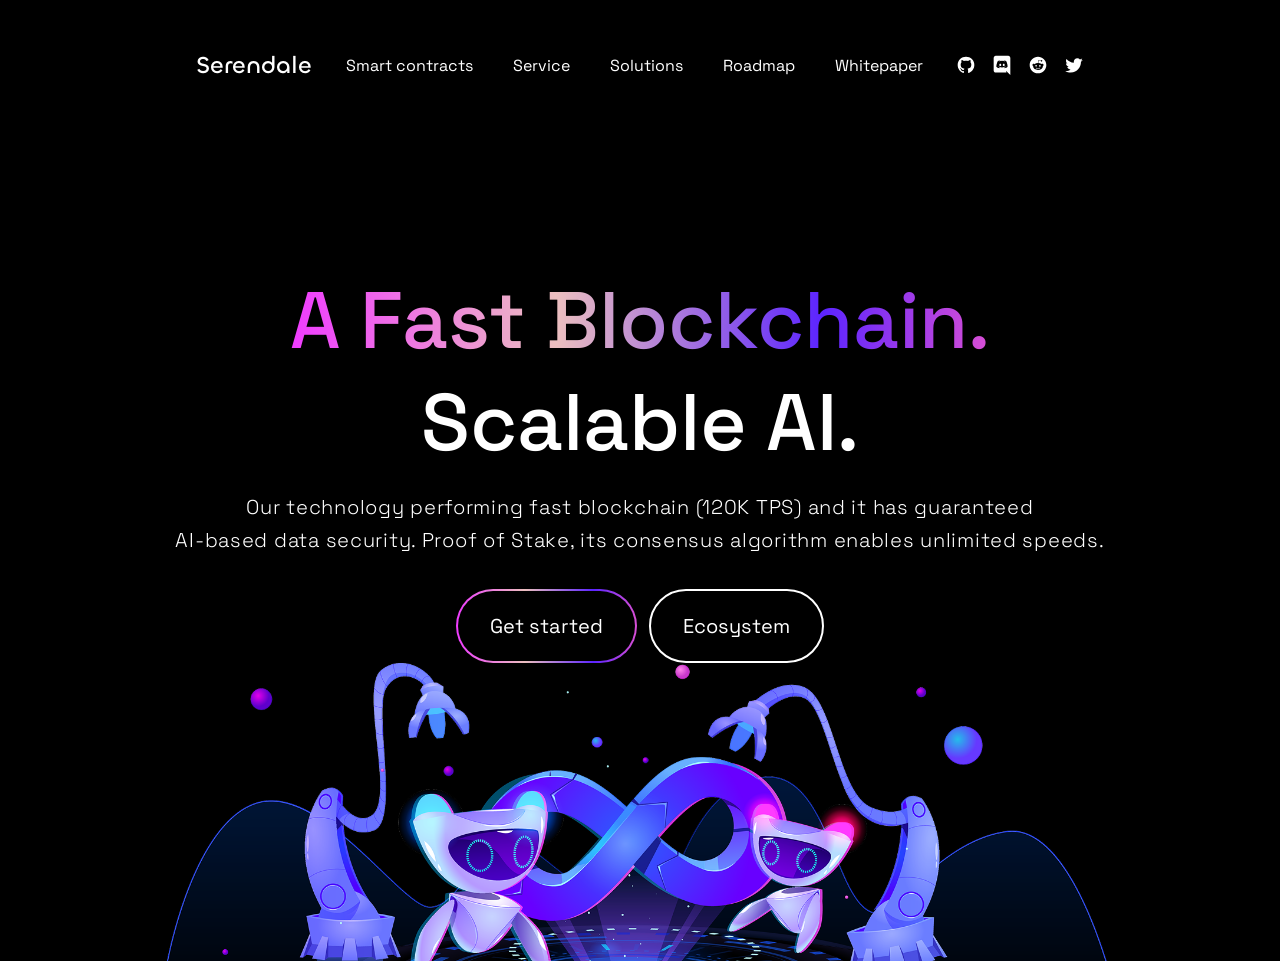
==== index.html @ 40f015b0 "case2Version" ====
<!DOCTYPE html>
<html lang="en">
<head>
    <meta charset="UTF-8">
    <meta name="viewport" content="width=device-width, initial-scale=1.0">
    <link rel="stylesheet" href="style/reset.css">
    <link rel="stylesheet" href="style/fonts.css">
    <link rel="stylesheet" href="style/style.css">
    <link rel="preconnect" href="https://fonts.googleapis.com">
    <link rel="preconnect" href="https://fonts.gstatic.com" crossorigin>
    <link href="https://fonts.googleapis.com/css2?family=Space+Grotesk:wght@300..700&display=swap" rel="stylesheet">
    <title>Serendale</title>
</head>
<body class="body">
    <main class="main">
        <nav class="nav">
            <span class="nav__logo-text">Serendale</span>
            <ul class="nav__list-links">
                <li class="nav__list-links-item"><a href="#" class="link__nav-item">Smart contracts</a></li>
                <li class="nav__list-links-item"><a href="#" class="link__nav-item">Service</a></li>
                <li class="nav__list-links-item"><a href="#" class="link__nav-item">Solutions</a></li>
                <li class="nav__list-links-item"><a href="#" class="link__nav-item">Roadmap</a></li>
                <li class="nav__list-links-item"><a href="#" class="link__nav-item">Whitepaper</a></li>
            </ul>
            <ul class="nav__list-social">
                <li class="nav__list-social-item">
                    <a href="#" class="social__link"><img src="img/mdi_github.svg" alt="Сылка на github" class="social__link-icon"></a>
                </li>
                <li class="nav__list-social-item">
                    <a href="#" class="social__link"><img src="img/mdi_discord.svg" alt="Сылка на discord" class="social__link-icon"></a>
                </li>
                <li class="nav__list-social-item">
                    <a href="#" class="social__link"><img src="img/mdi_reddit.svg" alt="Сылка на reddit" class="social__link-icon"></a>
                </li>
                <li class="nav__list-social-item">
                    <a href="#" class="social__link"><img src="img/mdi_twitter.svg" alt="Сылка на twitter" class="social__link-icon"></a>
                </li>
            </ul>
        </nav>
    <section class="section__main">
        <h1 class="section__main-h">
            <span class="word__main-h" id="text-gardient-main-h">A Fast Blockchain.</span><br>
            <span class="word__main-h">Scalable AI.</span>
        </h1>
        <p class="section__text">
            Our technology performing fast blockchain (120K TPS) and it has guaranteed <br>AI-based data security. Proof of Stake, its consensus algorithm enables unlimited speeds.
        </p>
        <div class="section__buttons">
            <button class="btn" id="gardient-border"><span>Get started</span></button>
            <button class="btn"><span>Ecosystem</span></button>
        </div>
        <img src="img/bg-image.png" alt="Изображение на фон" class="bg-img">
    </section>
    </main>
</body>
</html>
---- style/fonts.css ----
@font-face {
  font-family: 'Chillax';
  src: url('/fonts/Chillax-Regular.otf') format('opentype');
  font-weight: 200;
  font-style: normal;
  font-display: swap;
}

@font-face {
  font-family: 'Chillax';
  src: url('/fonts/Chillax-Light.otf') format('opentype');
  font-weight: 300;
  font-style: normal;
  font-display: swap;
}

@font-face {
  font-family: 'Chillax';
  src: url('/fonts/Chillax-Medium.otf') format('opentype');
  font-weight: 400;
  font-style: normal;
  font-display: swap;
}
---- style/style.css ----
/* p {
    font-family: "Space Grotesk", sans-serif;
} */

.body {
    background-color: black;
}
.nav {
    display: flex;
    justify-content: space-between;
    padding: 48px 196px 0 196px;
    flex-direction: row;
    align-items: center;
}

.nav__logo-text {
    font-family:Chillax;
    color: white;
    font-weight: 500;
    font-size: 24px;
}

.nav__list-links
{
    display:flex;
    column-gap: 40px;
    flex-direction: row;
    font-family: "Space Grotesk", sans-serif;
}

.nav__list-links-item>a{
    color: white;
}

.nav__list-social {
    display: flex;
    flex-direction: row;
    gap:16px
}

.section__main {
    padding: 0 167px 0 167px;
    display: flex;
    flex-direction: column;
    position: relative;
    z-index: 1;
}

.section__main-h{
    text-align: center;
    margin-top: 187px;
}

.word__main-h {
    color: white;
    font-size: 80px;
    font-family:"Space Grotesk", sans-serif ;
    font-weight: 500;
    letter-spacing:2%;
}

#text-gardient-main-h{
  background: linear-gradient(
    90deg,
    #EF3BFF 0%,
    #ECBFBF 38%,
    #5C24FF 76%,
    #D94FD5 100%
  );

  -webkit-background-clip: text;
  background-clip: text;

  color: transparent;
  -webkit-text-fill-color: transparent;
}

.section__text {
    color: white;
    font-family:"Space Grotesk", sans-serif ;
    font-size:20px;
    letter-spacing: 0.72px;
    text-align: center;
    line-height: 33px;
    font-weight:200;
    padding-top: 18px;
}

.section__buttons {
    display: flex;
    justify-content: center;
    gap: 12px;
    padding-top: 32px;
}
.btn {
    border: 2px solid white;
    border-radius: 100px;
}

.btn>span
{
    display: inline-block;
    padding: 22px 32px ;
    font-family: "Space Grotesk", sans-serif;
    font-size: 20px;
    color: white;
}

#gardient-border{
  display: inline-flex;
  align-items: center;
  justify-content: center;
  border: 2px solid transparent;
  border-radius: 100px;

  background:
    linear-gradient(#000, #000) padding-box,
    linear-gradient(
      90deg,
      #EF3BFF 0%,
      #ECBFBF 38%,
      #5C24FF 76%,
      #D94FD5 100%
    ) border-box;

}
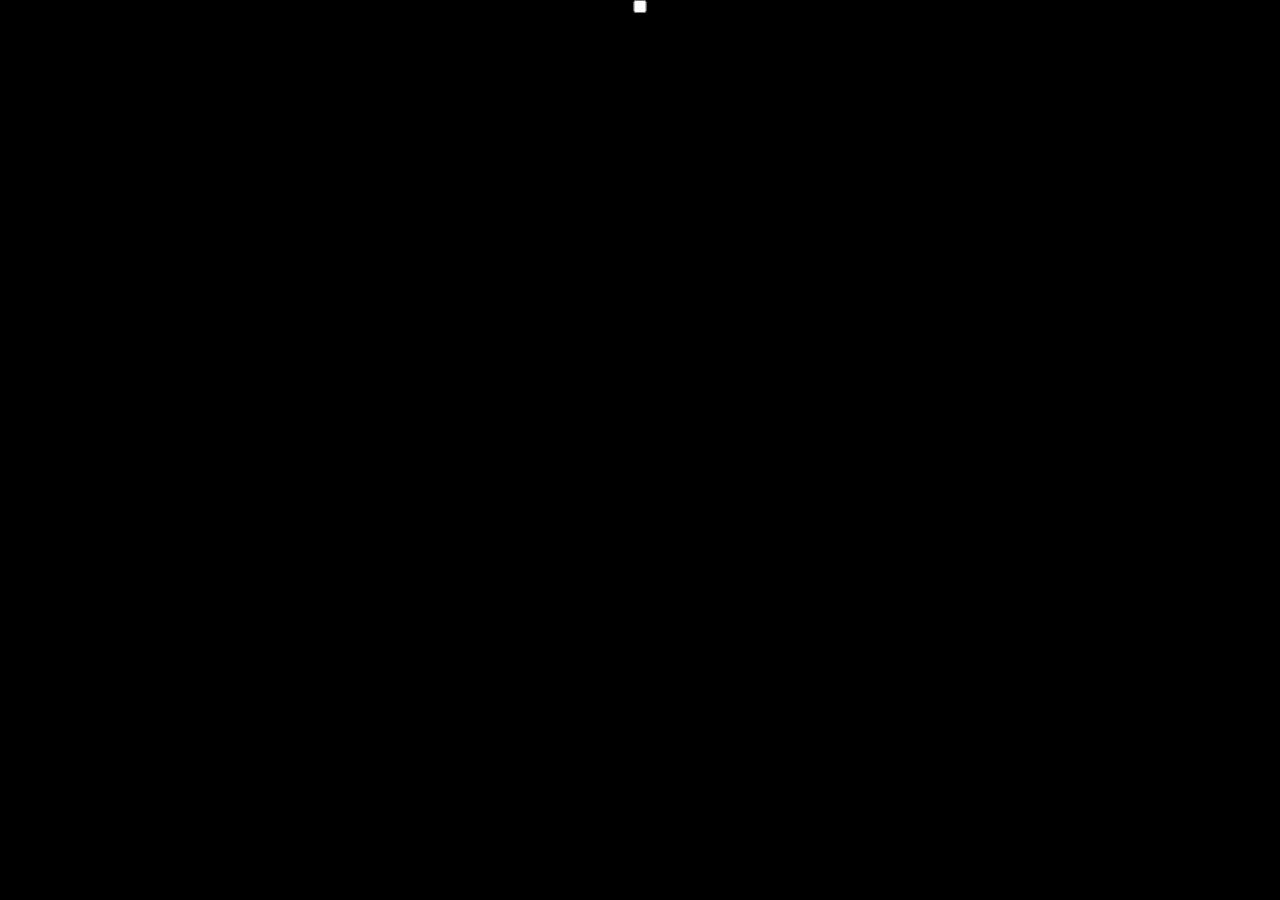
==== commit d85a7adf: "hdf" ====
--- a/index.html
+++ b/index.html
@@ -3,54 +3,34 @@
 <head>
     <meta charset="UTF-8">
     <meta name="viewport" content="width=device-width, initial-scale=1.0">
+    <title>Document</title>
     <link rel="stylesheet" href="style/reset.css">
     <link rel="stylesheet" href="style/fonts.css">
     <link rel="stylesheet" href="style/style.css">
-    <link rel="preconnect" href="https://fonts.googleapis.com">
-    <link rel="preconnect" href="https://fonts.gstatic.com" crossorigin>
-    <link href="https://fonts.googleapis.com/css2?family=Space+Grotesk:wght@300..700&display=swap" rel="stylesheet">
-    <title>Serendale</title>
+    <style>
+
+        :root {
+            --bg-color:white;
+        }
+        body {
+            background-color: black;
+            display:grid;
+        }
+
+        body:has(input[type=checkbox]:checked) {
+            background-color: var(--bg-color);
+        }
+
+        @media (width<=768px) {
+            body:has(input[type=checkbox]:checked) {
+                background-color:red;
+        }
+    }
+
+    </style>
 </head>
-<body class="body">
-    <main class="main">
-        <nav class="nav">
-            <span class="nav__logo-text">Serendale</span>
-            <ul class="nav__list-links">
-                <li class="nav__list-links-item"><a href="#" class="link__nav-item">Smart contracts</a></li>
-                <li class="nav__list-links-item"><a href="#" class="link__nav-item">Service</a></li>
-                <li class="nav__list-links-item"><a href="#" class="link__nav-item">Solutions</a></li>
-                <li class="nav__list-links-item"><a href="#" class="link__nav-item">Roadmap</a></li>
-                <li class="nav__list-links-item"><a href="#" class="link__nav-item">Whitepaper</a></li>
-            </ul>
-            <ul class="nav__list-social">
-                <li class="nav__list-social-item">
-                    <a href="#" class="social__link"><img src="img/mdi_github.svg" alt="Сылка на github" class="social__link-icon"></a>
-                </li>
-                <li class="nav__list-social-item">
-                    <a href="#" class="social__link"><img src="img/mdi_discord.svg" alt="Сылка на discord" class="social__link-icon"></a>
-                </li>
-                <li class="nav__list-social-item">
-                    <a href="#" class="social__link"><img src="img/mdi_reddit.svg" alt="Сылка на reddit" class="social__link-icon"></a>
-                </li>
-                <li class="nav__list-social-item">
-                    <a href="#" class="social__link"><img src="img/mdi_twitter.svg" alt="Сылка на twitter" class="social__link-icon"></a>
-                </li>
-            </ul>
-        </nav>
-    <section class="section__main">
-        <h1 class="section__main-h">
-            <span class="word__main-h" id="text-gardient-main-h">A Fast Blockchain.</span><br>
-            <span class="word__main-h">Scalable AI.</span>
-        </h1>
-        <p class="section__text">
-            Our technology performing fast blockchain (120K TPS) and it has guaranteed <br>AI-based data security. Proof of Stake, its consensus algorithm enables unlimited speeds.
-        </p>
-        <div class="section__buttons">
-            <button class="btn" id="gardient-border"><span>Get started</span></button>
-            <button class="btn"><span>Ecosystem</span></button>
-        </div>
-        <img src="img/bg-image.png" alt="Изображение на фон" class="bg-img">
-    </section>
-    </main>
+
+<body>
+    <input type="checkbox" name="" id="">
 </body>
 </html>
--- a/style/fonts.css
+++ b/style/fonts.css
@@ -1,23 +1,28 @@
 @font-face {
-  font-family: 'Chillax';
-  src: url('/fonts/Chillax-Regular.otf') format('opentype');
-  font-weight: 200;
+  font-family: RadioCanadaBig;
+  src: url(fonts\RadioCanadaBig-Italic-VariableFont_wght.ttf);
+  font-style: italic;
+  font-weight: 400;
+  format :("truetype");
+}
+@font-face {
+  font-family: RadioCanadaBig;
+  src: url(fonts\RadioCanadaBig-VariableFont_wght.ttf);
   font-style: normal;
-  font-display: swap;
+  font-weight: 400;
+  format :("truetype");
 }
-
 @font-face {
-  font-family: 'Chillax';
-  src: url('/fonts/Chillax-Light.otf') format('opentype');
-  font-weight: 300;
+  font-family: SourseSerif4;
+  src: url(fonts\SourseSerif4-Italic-VariableFont_wght.ttf);
+  font-style: italic;
+  font-weight: 400;
+  format :("truetype");
+}
+@font-face {
+  font-family: SourseSerif4;
+  src: url(fonts\SourseSerif4-VariableFont_wght.ttf);
   font-style: normal;
-  font-display: swap;
+  font-weight: 400;
+  format :("truetype");
 }
-
-@font-face {
-  font-family: 'Chillax';
-  src: url('/fonts/Chillax-Medium.otf') format('opentype');
-  font-weight: 400;
-  font-style: normal;
-  font-display: swap;
-}
--- a/style/style.css
+++ b/style/style.css
@@ -1,126 +1,43 @@
-/* p {
-    font-family: "Space Grotesk", sans-serif;
-} */
-
-.body {
-    background-color: black;
-}
 .nav {
-    display: flex;
+    max-width: 375px;
+    display: grid;
+    margin: 20px;
     justify-content: space-between;
-    padding: 48px 196px 0 196px;
-    flex-direction: row;
-    align-items: center;
+    padding-top:1px ;
 }
 
-.nav__logo-text {
-    font-family:Chillax;
-    color: white;
-    font-weight: 500;
-    font-size: 24px;
+.dropdown>.btn:active {
+    border: none;
+    outline: none;
 }
 
-.nav__list-links
-{
-    display:flex;
-    column-gap: 40px;
-    flex-direction: row;
-    font-family: "Space Grotesk", sans-serif;
+.header{
+    padding-top: 60px;
+}
+.header__heading {
+    text-align: center;
+}
+.header__heading span:nth-child(1){
+    font-family: 'Source Serif Pro' , sans-serif;
+    font-style: normal;
+    font-weight: 400;
+    font-size: 36px;
+    line-height: 100%;
+    text-align: center;
+    letter-spacing: -4%;
+    color: #000000;
 }
 
-.nav__list-links-item>a{
-    color: white;
+.header__heading span:nth-child(2) {
+    font-family: 'Radio Canada Big', sans-serif;
+    font-style: normal;
+    font-weight: 400;
+    font-size:36px;
+    line-height: 100%;
+    text-align: center;
+    letter-spacing: -2%;
+    hanging-punctuation: first last;
+    color: #000000;
 }
 
-.nav__list-social {
-    display: flex;
-    flex-direction: row;
-    gap:16px
-}
 
-.section__main {
-    padding: 0 167px 0 167px;
-    display: flex;
-    flex-direction: column;
-    position: relative;
-    z-index: 1;
-}
-
-.section__main-h{
-    text-align: center;
-    margin-top: 187px;
-}
-
-.word__main-h {
-    color: white;
-    font-size: 80px;
-    font-family:"Space Grotesk", sans-serif ;
-    font-weight: 500;
-    letter-spacing:2%;
-}
-
-#text-gardient-main-h{
-  background: linear-gradient(
-    90deg,
-    #EF3BFF 0%,
-    #ECBFBF 38%,
-    #5C24FF 76%,
-    #D94FD5 100%
-  );
-
-  -webkit-background-clip: text;
-  background-clip: text;
-
-  color: transparent;
-  -webkit-text-fill-color: transparent;
-}
-
-.section__text {
-    color: white;
-    font-family:"Space Grotesk", sans-serif ;
-    font-size:20px;
-    letter-spacing: 0.72px;
-    text-align: center;
-    line-height: 33px;
-    font-weight:200;
-    padding-top: 18px;
-}
-
-.section__buttons {
-    display: flex;
-    justify-content: center;
-    gap: 12px;
-    padding-top: 32px;
-}
-.btn {
-    border: 2px solid white;
-    border-radius: 100px;
-}
-
-.btn>span
-{
-    display: inline-block;
-    padding: 22px 32px ;
-    font-family: "Space Grotesk", sans-serif;
-    font-size: 20px;
-    color: white;
-}
-
-#gardient-border{
-  display: inline-flex;
-  align-items: center;
-  justify-content: center;
-  border: 2px solid transparent;
-  border-radius: 100px;
-
-  background:
-    linear-gradient(#000, #000) padding-box,
-    linear-gradient(
-      90deg,
-      #EF3BFF 0%,
-      #ECBFBF 38%,
-      #5C24FF 76%,
-      #D94FD5 100%
-    ) border-box;
-
-}
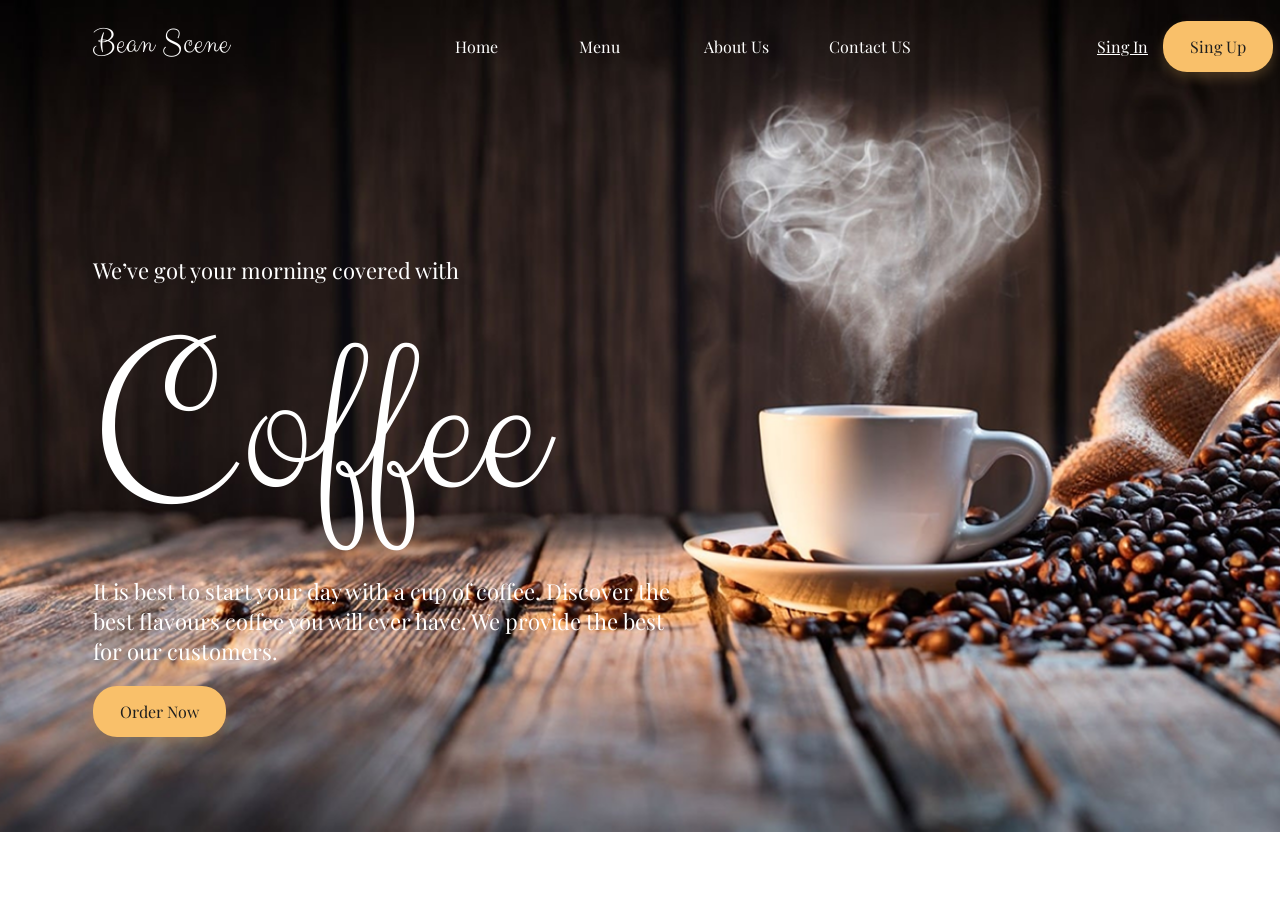
==== commit 2537d7aa: "create header" ====
--- a/index.html
+++ b/index.html
@@ -1,36 +1,38 @@
 <!DOCTYPE html>
 <html lang="en">
 <head>
-    <meta charset="UTF-8">
-    <meta name="viewport" content="width=device-width, initial-scale=1.0">
-    <title>Document</title>
-    <link rel="stylesheet" href="style/reset.css">
-    <link rel="stylesheet" href="style/fonts.css">
-    <link rel="stylesheet" href="style/style.css">
-    <style>
-
-        :root {
-            --bg-color:white;
-        }
-        body {
-            background-color: black;
-            display:grid;
-        }
-
-        body:has(input[type=checkbox]:checked) {
-            background-color: var(--bg-color);
-        }
-
-        @media (width<=768px) {
-            body:has(input[type=checkbox]:checked) {
-                background-color:red;
-        }
-    }
-
-    </style>
+  <meta charset="UTF-8">
+  <meta name="viewport" content="width=device-width, initial-scale=1.0">
+  <title>Document</title>
+  <link rel="stylesheet" href="../style/fonts.css">
+  <link rel="stylesheet" href="../style/reset.css">
+  <link rel="stylesheet" href="../style/root.css">
+  <link rel="stylesheet" href="../style/style.css">
 </head>
-
 <body>
-    <input type="checkbox" name="" id="">
+  <header class="header">
+    <nav class="nav">
+      <sapn class="logo__text">Bean Scene</sapn>
+      <ul class="nav__list">
+        <li class="nav__list-item">Home</li>
+        <li class="nav__list-item">Menu</li>
+        <li class="nav__list-item">About Us</li>
+        <li class="nav__list-item">Contact US</li>
+      </ul>
+      <ul class="nav__list-sign">
+        <li class="nav__list-sign-item">Sing In</li>
+        <button class="btn">Sing Up</button>
+      </ul>
+    </nav>
+    <div class="header__info">
+      <p class="header__info-text">We’ve got your morning covered with</p>
+      <h1 class="header__heading-main">Coffee</h1>
+      <p class="header__info-text" id="normal">It is best to start your day with a cup of coffee. Discover the<br> best flavours coffee you will ever have. We provide the best <br>for our customers.</p>
+      <button class="btn">Order Now</button>
+    </div>
+  </header>
+  <main class="main">
+    
+  </main>
 </body>
 </html>
--- a/style/fonts.css
+++ b/style/fonts.css
@@ -1,28 +1,24 @@
 @font-face {
-  font-family: RadioCanadaBig;
-  src: url(fonts\RadioCanadaBig-Italic-VariableFont_wght.ttf);
+  font-family: 'Clicker Script';
+  src: url('/fonts/ClickerScript-Regular.woff') format('woff');
+  font-weight: 100 900;
+  font-display: swap;
+  font-style: normal;
+}
+
+
+@font-face {
+  font-family: 'Playfair Display';
+  src: url('../fonts/PlayfairDisplay-Italic-VariableFont_wght.woff') format('woff');
+  font-weight: 100 900;
+  font-display: swap;
   font-style: italic;
-  font-weight: 400;
-  format :("truetype");
 }
+
 @font-face {
-  font-family: RadioCanadaBig;
-  src: url(fonts\RadioCanadaBig-VariableFont_wght.ttf);
+  font-family: 'Playfair Display';
+  src: url('../fonts/PlayfairDisplay-VariableFont_wght.woff') format('woff');
+  font-weight: 100 900;
+  font-display: swap;
   font-style: normal;
-  font-weight: 400;
-  format :("truetype");
-}
-@font-face {
-  font-family: SourseSerif4;
-  src: url(fonts\SourseSerif4-Italic-VariableFont_wght.ttf);
-  font-style: italic;
-  font-weight: 400;
-  format :("truetype");
-}
-@font-face {
-  font-family: SourseSerif4;
-  src: url(fonts\SourseSerif4-VariableFont_wght.ttf);
-  font-style: normal;
-  font-weight: 400;
-  format :("truetype");
-}
+}
--- a/style/root.css
+++ b/style/root.css
@@ -0,0 +1,11 @@
+:root {
+    --font-playfair:"Playfair Display" , sans-serif;
+    --font-clicker:"Clicker Script" , sans-serif;
+    --bg-btn: #F9C06A;
+    --shadow-btn:0 6px 12px 0 rgba(249, 192, 106, 0.22);
+    --color-coffee: #603809;
+    --color-grey:#707070;
+    --color-white:white;
+    --color-dark-grey:#1E1E1E;
+    --broder-radius:24px;
+}
--- a/style/style.css
+++ b/style/style.css
@@ -1,43 +1,104 @@
-.nav {
-    max-width: 375px;
-    display: grid;
-    margin: 20px;
-    justify-content: space-between;
-    padding-top:1px ;
+
+.header {
+  background-size: cover;
+  background-position: center;
+  background-repeat: no-repeat;
+  background-image: url(../img/header-img.png);
+  width: 100%;
 }
 
-.dropdown>.btn:active {
-    border: none;
-    outline: none;
+header>* {
+  color: var(--color-white);
 }
 
-.header{
-    padding-top: 60px;
-}
-.header__heading {
-    text-align: center;
-}
-.header__heading span:nth-child(1){
-    font-family: 'Source Serif Pro' , sans-serif;
-    font-style: normal;
-    font-weight: 400;
-    font-size: 36px;
-    line-height: 100%;
-    text-align: center;
-    letter-spacing: -4%;
-    color: #000000;
+.logo__text {
+  font-family:var(--font-clicker);
+  font-size: 35px;
+  font-style: normal;
+  font-weight: 400;
+  line-height: normal;
+  margin:21px 0px 0px 93px;
+  display: inline-block;
 }
 
-.header__heading span:nth-child(2) {
-    font-family: 'Radio Canada Big', sans-serif;
-    font-style: normal;
-    font-weight: 400;
-    font-size:36px;
-    line-height: 100%;
-    text-align: center;
-    letter-spacing: -2%;
-    hanging-punctuation: first last;
-    color: #000000;
+.nav{
+  display: grid;
+  grid-template-columns: repeat(3 , 1fr);
+  align-items: baseline;
+  white-space: nowrap;
 }
 
+.nav__list {
+  display:grid;
+  grid-template-columns: repeat(4, 1fr);
+  grid-template-rows: 1fr;
+  gap: 60px;
+  white-space: nowrap;
+  font-family:var(--font-playfair) ;
+}
 
+.nav__list-sign {
+  display: grid;
+  grid-template-columns: min-content min-content;
+  grid-template-rows: 1fr;
+  justify-content: end;
+  align-items: center;
+  column-gap:15px ;
+  white-space: nowrap;
+  margin:21px 93px 0px 0px;
+  font-family:var(--font-playfair);
+}
+
+.nav__list-sign-item {
+  text-decoration: underline;
+}
+
+.btn {
+  background-color: var(--bg-btn);
+  border-radius: var(--broder-radius);
+  box-shadow: var(--shadow-btn);
+  color: var(--color-dark-grey);
+  padding: 15px 27px;
+  font-family: "Playfair Display";
+  font-size: 16px;
+  font-style: normal;
+  font-weight: 700;
+  line-height: normal;
+}
+
+.header__info {
+  margin: 183px 0 95px 93px;
+  display: grid;
+  justify-items: start;
+  grid-auto-columns: max-content;
+  grid-auto-rows: max-content;
+}
+
+.header__info-text {
+  color: #FFF;
+  font-family:var(--font-playfair);
+  font-size: 22px;
+  font-style: normal;
+  font-weight: 500;
+  line-height: normal;
+}
+
+.header__heading-main {
+  font-family:var(--font-clicker);
+  font-size: 220px;
+  font-style: normal;
+  font-weight: 400;
+  line-height: normal;
+}
+
+.header__info-text>#normal {
+  font-family:var(--font-playfair);
+  font-size: 20px;
+  font-style: normal;
+  font-weight: 400;
+  line-height: 34px;
+}
+
+.header__info>.btn {
+  margin-top: 20px;
+}
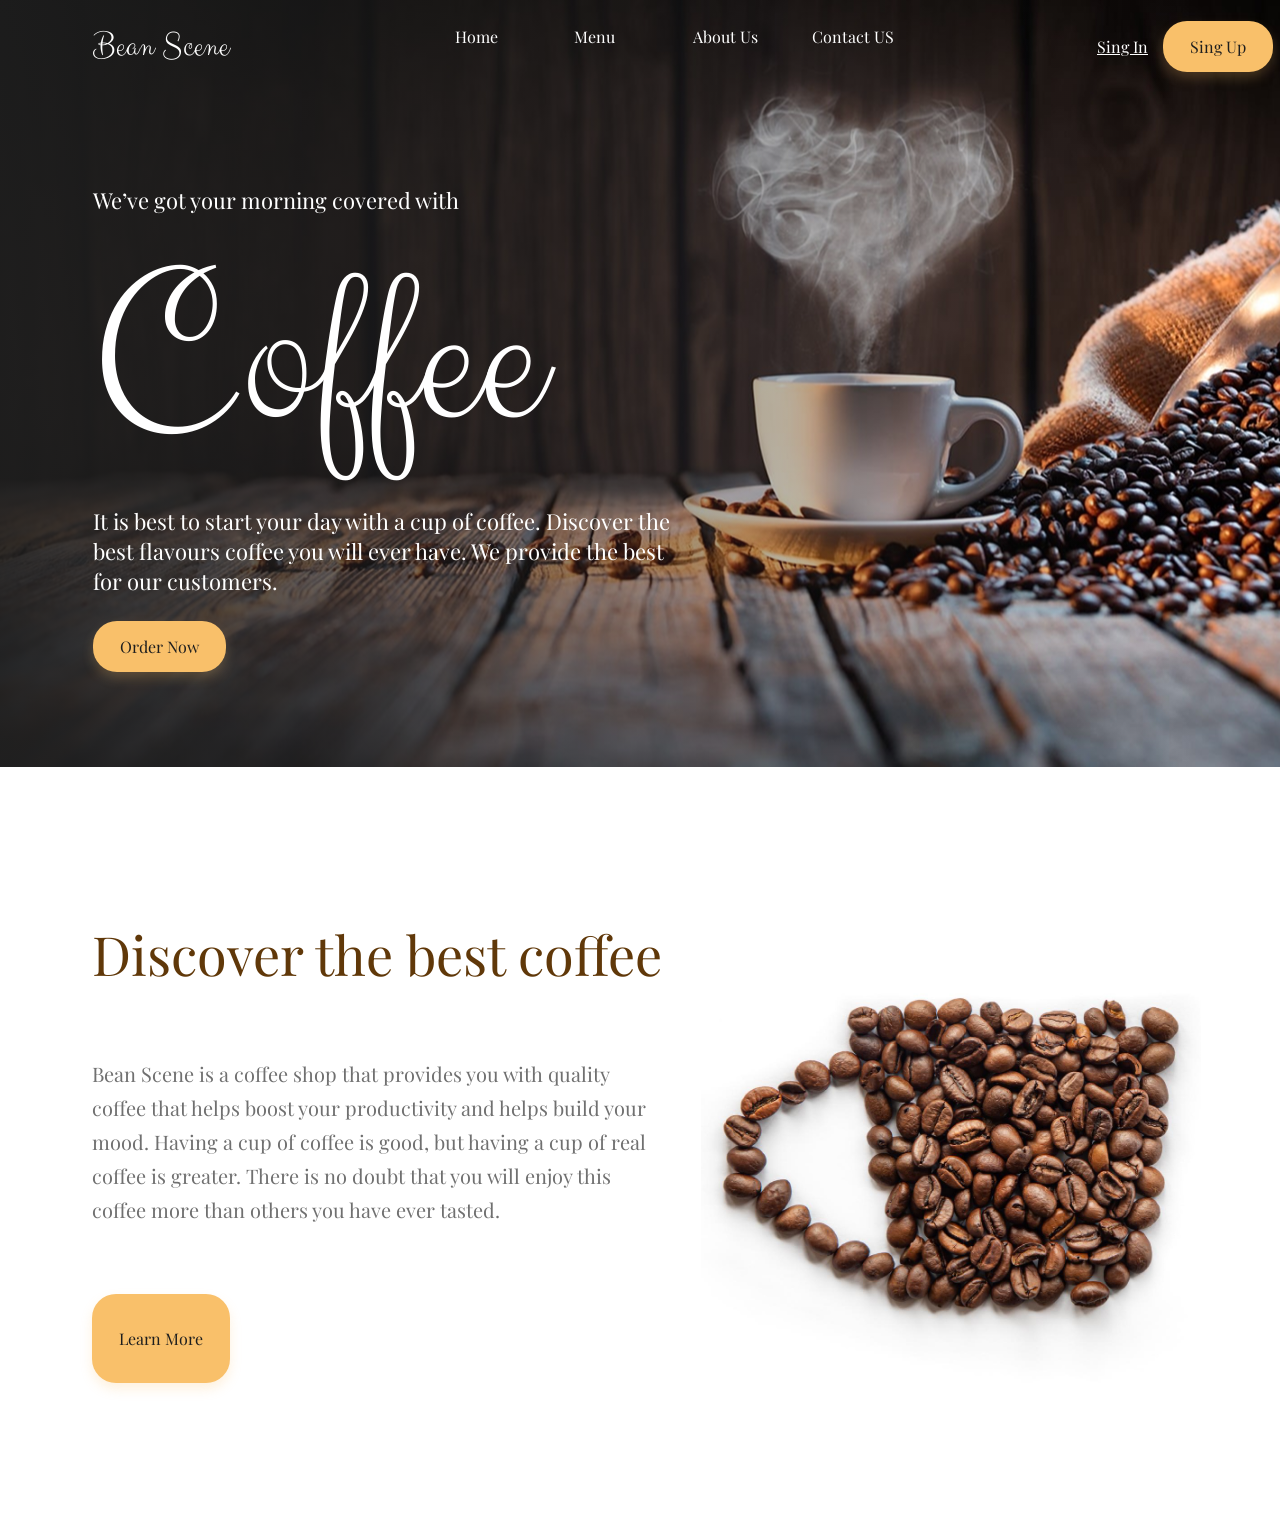
==== commit 191578ac: "help в папке img лежит макет , не могу выровнить центральный список" ====
--- a/index.html
+++ b/index.html
@@ -32,7 +32,13 @@
     </div>
   </header>
   <main class="main">
-    
+    <section class="section discoder">
+      <div class="discover__info">
+        <h2 class="discover__info-heading">Discover the best coffee</h2>
+        <p class="discover__info-text">Bean Scene is a coffee shop that provides you with quality coffee that helps boost your productivity and helps build your mood. Having a cup of coffee is good, but having a cup of real coffee is greater. There is no doubt that you will enjoy this coffee more than others you have ever tasted.</p>
+        <button class="btn">Learn More</button>
+        <img src="../img/discover-img.png" alt="" class="discover__info-img"></div>
+    </section>
   </main>
 </body>
 </html>
--- a/style/style.css
+++ b/style/style.css
@@ -5,10 +5,21 @@
   background-repeat: no-repeat;
   background-image: url(../img/header-img.png);
   width: 100%;
+  position: relative;
+  z-index: 1;
+  max-height: 768px;
 }
 
 header>* {
   color: var(--color-white);
+}
+
+.header::before {
+  content: '';
+  inset: 0;
+  background: linear-gradient(90deg, var(--color-dark-grey) -6.88%, rgba(0, 0, 0, 0.00) 87.45%);
+  position: absolute;
+  z-index: -1;
 }
 
 .logo__text {
@@ -24,7 +35,7 @@
 .nav{
   display: grid;
   grid-template-columns: repeat(3 , 1fr);
-  align-items: baseline;
+  align-items: center;
   white-space: nowrap;
 }
 
@@ -32,9 +43,13 @@
   display:grid;
   grid-template-columns: repeat(4, 1fr);
   grid-template-rows: 1fr;
-  gap: 60px;
+  column-gap: 0;
+  gap: 20px;
+  justify-items:start;
   white-space: nowrap;
   font-family:var(--font-playfair) ;
+  align-items: center;
+  margin-top: 0;
 }
 
 .nav__list-sign {
@@ -64,10 +79,11 @@
   font-style: normal;
   font-weight: 700;
   line-height: normal;
+  cursor: pointer;
 }
 
 .header__info {
-  margin: 183px 0 95px 93px;
+  margin: 113px 0 95px 93px;
   display: grid;
   justify-items: start;
   grid-auto-columns: max-content;
@@ -100,5 +116,54 @@
 }
 
 .header__info>.btn {
-  margin-top: 20px;
+  margin-top: 25px;
+}
+
+.section {
+  padding: 83px 92px;
+}
+
+.discover__info {
+  margin:68px 0px;
+  display: grid;
+  grid-auto-rows: repeat(3, 1fr);
+  grid-template-columns: repeat(2,1fr);
+  justify-items: start;
+  row-gap: 29px;
+  column-gap: 36px;
+}
+
+.discover__info-heading {
+  font-family:var(--font-playfair);
+  color:var(--color-coffee);
+  font-size: 54px;
+  font-style: normal;
+  font-weight: 700;
+  line-height: normal;
+  grid-column: 1/2;
+  grid-row: 1/2;
+}
+
+.discover__info-text{
+  font-family:var(--font-playfair);
+  color:var(--color-grey);
+  font-size: 20px;
+  font-style: normal;
+  font-weight: 400;
+  line-height: 34px;
+  grid-column: 1/2;
+  grid-row: 2/3;
+  white-space: wrap;
+}
+
+.discover__info>.btn {
+  grid-column: 1/2;
+  grid-row: 3/4;
+}
+
+.discover__info-img {
+  grid-column: 2/3;
+  grid-row:1/4;
+  max-width: 500px;
+  max-height: 484px;
 }
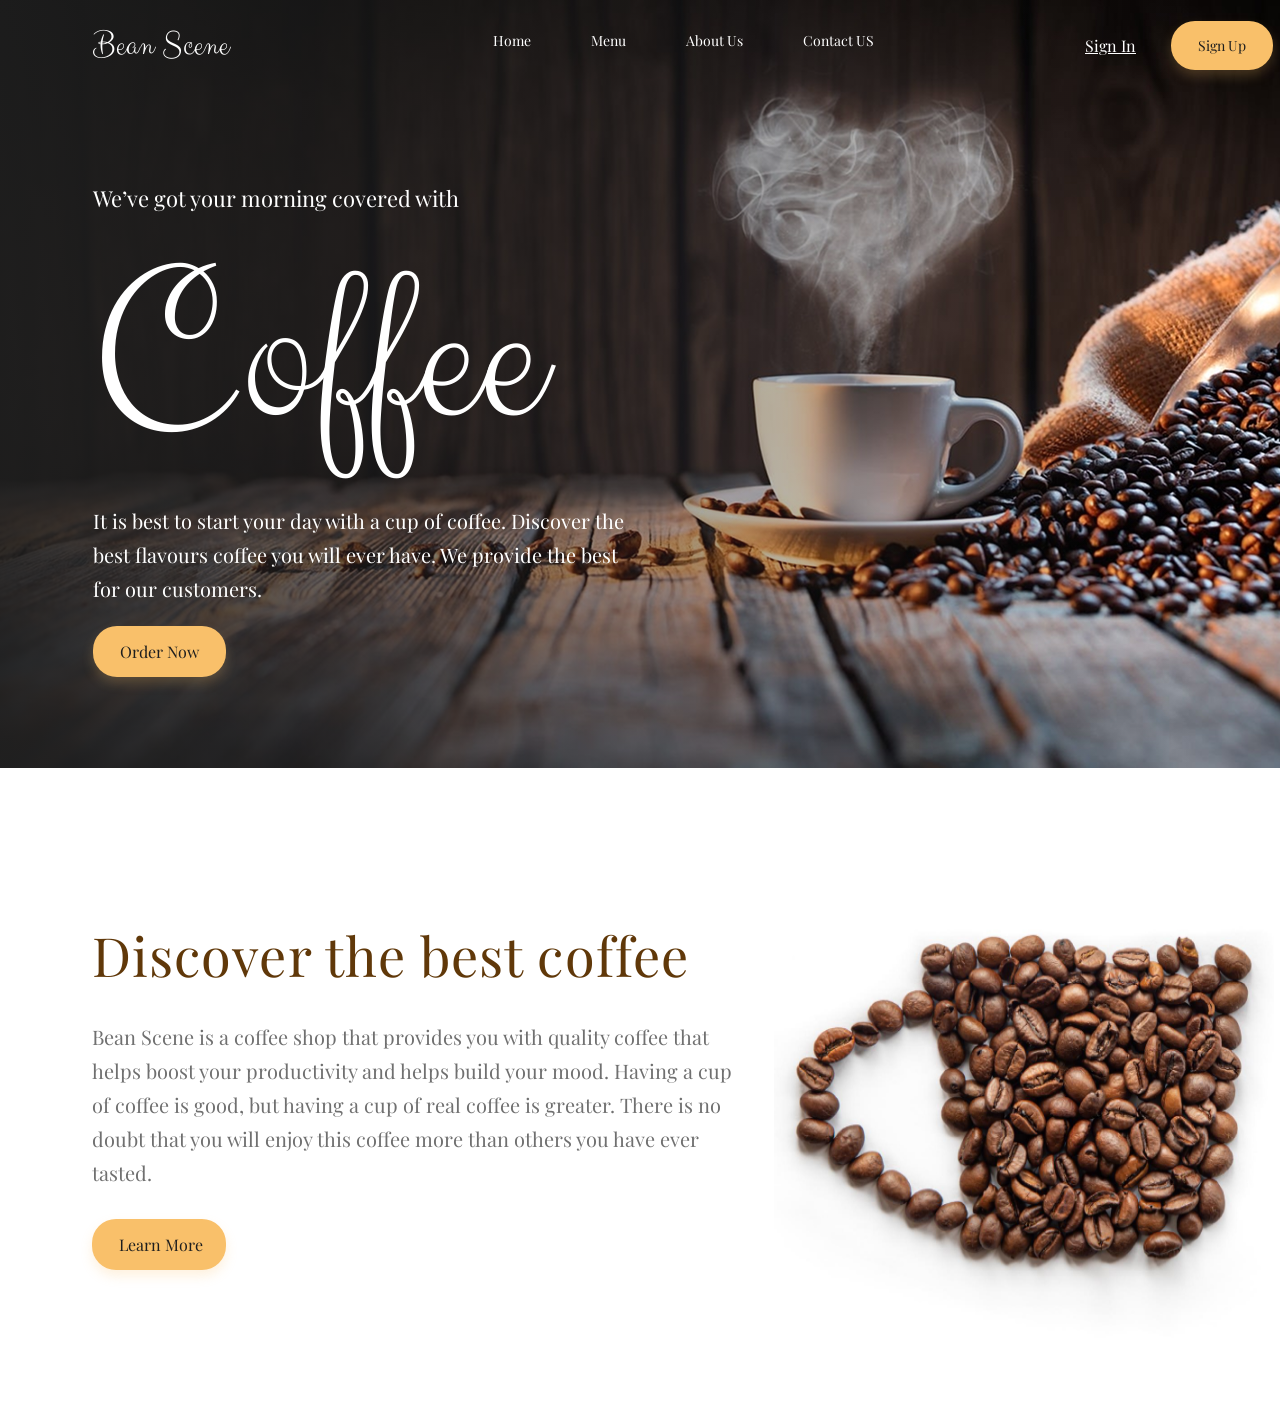
==== commit 389211fb: "add readme.md" ====
--- a/index.html
+++ b/index.html
@@ -4,15 +4,21 @@
   <meta charset="UTF-8">
   <meta name="viewport" content="width=device-width, initial-scale=1.0">
   <title>Document</title>
-  <link rel="stylesheet" href="../style/fonts.css">
-  <link rel="stylesheet" href="../style/reset.css">
-  <link rel="stylesheet" href="../style/root.css">
-  <link rel="stylesheet" href="../style/style.css">
+  <link rel="preconnect" href="https://fonts.googleapis.com">
+  <link rel="preconnect" href="https://fonts.gstatic.com" crossorigin>
+  <link
+  rel="stylesheet"
+  href="https://fonts.googleapis.com/css2?family=Playfair+Display:ital,wght@0,400;0,700;0,900;1,400;1,700&display=swap"
+  >
+  <link rel="stylesheet" href="/style/fonts.css">
+  <link rel="stylesheet" href="/style/reset.css">
+  <link rel="stylesheet" href="/style/root.css">
+  <link rel="stylesheet" href="/style/style.css">
 </head>
 <body>
   <header class="header">
     <nav class="nav">
-      <sapn class="logo__text">Bean Scene</sapn>
+      <span class="logo__text">Bean Scene</span>
       <ul class="nav__list">
         <li class="nav__list-item">Home</li>
         <li class="nav__list-item">Menu</li>
@@ -20,24 +26,25 @@
         <li class="nav__list-item">Contact US</li>
       </ul>
       <ul class="nav__list-sign">
-        <li class="nav__list-sign-item">Sing In</li>
-        <button class="btn">Sing Up</button>
+        <li class="nav__list-sign-item">Sign In</li>
+        <li class="nav__list-sign-item"><button class="btn">Sign Up</button></li>
       </ul>
     </nav>
     <div class="header__info">
       <p class="header__info-text">We’ve got your morning covered with</p>
       <h1 class="header__heading-main">Coffee</h1>
-      <p class="header__info-text" id="normal">It is best to start your day with a cup of coffee. Discover the<br> best flavours coffee you will ever have. We provide the best <br>for our customers.</p>
+      <p class="header__info-text-normal">It is best to start your day with a cup of coffee. Discover the<br> best flavours coffee you will ever have. We provide the best <br>for our customers.</p>
       <button class="btn">Order Now</button>
     </div>
   </header>
   <main class="main">
-    <section class="section discoder">
+    <section class="section discover">
       <div class="discover__info">
         <h2 class="discover__info-heading">Discover the best coffee</h2>
         <p class="discover__info-text">Bean Scene is a coffee shop that provides you with quality coffee that helps boost your productivity and helps build your mood. Having a cup of coffee is good, but having a cup of real coffee is greater. There is no doubt that you will enjoy this coffee more than others you have ever tasted.</p>
         <button class="btn">Learn More</button>
-        <img src="../img/discover-img.png" alt="" class="discover__info-img"></div>
+      </div>
+      <img src="../img/discover-img.png" alt="" class="discorver__info-img">
     </section>
   </main>
 </body>
--- a/style/fonts.css
+++ b/style/fonts.css
@@ -21,4 +21,12 @@
   font-weight: 100 900;
   font-display: swap;
   font-style: normal;
+}
+
+@font-face {
+  font-family: 'Playfair Display';
+  src: url('../fonts/PlayfairDisplay-VariableFont_wght.woff') format('woff');
+  font-weight:700;
+  font-display: swap;
+  font-style: normal;
 }
--- a/style/style.css
+++ b/style/style.css
@@ -34,7 +34,7 @@
 
 .nav{
   display: grid;
-  grid-template-columns: repeat(3 , 1fr);
+  grid-template-columns: 1fr 380px 1fr;
   align-items: center;
   white-space: nowrap;
 }
@@ -42,14 +42,18 @@
 .nav__list {
   display:grid;
   grid-template-columns: repeat(4, 1fr);
-  grid-template-rows: 1fr;
-  column-gap: 0;
-  gap: 20px;
-  justify-items:start;
+  grid-template-rows: min-content;
+  justify-items:center;
+  gap:60px ;
   white-space: nowrap;
-  font-family:var(--font-playfair) ;
-  align-items: center;
-  margin-top: 0;
+  font-family:var(--font-playfair);
+  font-size: 14px;
+  font-style: normal;
+  font-weight: 500;
+  line-height: normal; ;
+  align-items: stretch;
+  margin-top: 10px;
+  margin-right: 60px;
 }
 
 .nav__list-sign {
@@ -58,7 +62,7 @@
   grid-template-rows: 1fr;
   justify-content: end;
   align-items: center;
-  column-gap:15px ;
+  column-gap:35px ;
   white-space: nowrap;
   margin:21px 93px 0px 0px;
   font-family:var(--font-playfair);
@@ -75,9 +79,9 @@
   color: var(--color-dark-grey);
   padding: 15px 27px;
   font-family: "Playfair Display";
-  font-size: 16px;
+  font-size: 14px;
   font-style: normal;
-  font-weight: 700;
+  font-weight: 500;
   line-height: normal;
   cursor: pointer;
 }
@@ -96,7 +100,7 @@
   font-size: 22px;
   font-style: normal;
   font-weight: 500;
-  line-height: normal;
+  line-height:normal;
 }
 
 .header__heading-main {
@@ -107,7 +111,7 @@
   line-height: normal;
 }
 
-.header__info-text>#normal {
+.header__info-text-normal{
   font-family:var(--font-playfair);
   font-size: 20px;
   font-style: normal;
@@ -116,32 +120,37 @@
 }
 
 .header__info>.btn {
-  margin-top: 25px;
+  margin-top: 20px;
+    font-size: 16px;
+  font-style: normal;
+  font-weight: 700;
+  line-height: normal;
 }
 
 .section {
   padding: 83px 92px;
 }
 
+.discover {
+  display: flex;
+  flex-direction:row;
+  column-gap: 36px;
+}
+
 .discover__info {
   margin:68px 0px;
-  display: grid;
-  grid-auto-rows: repeat(3, 1fr);
-  grid-template-columns: repeat(2,1fr);
-  justify-items: start;
+  display: flex;
+  flex-direction: column;
   row-gap: 29px;
-  column-gap: 36px;
 }
 
 .discover__info-heading {
   font-family:var(--font-playfair);
   color:var(--color-coffee);
   font-size: 54px;
+  font-weight: 700;
   font-style: normal;
-  font-weight: 700;
-  line-height: normal;
-  grid-column: 1/2;
-  grid-row: 1/2;
+  letter-spacing: 0.02em;
 }
 
 .discover__info-text{
@@ -151,19 +160,15 @@
   font-style: normal;
   font-weight: 400;
   line-height: 34px;
-  grid-column: 1/2;
-  grid-row: 2/3;
-  white-space: wrap;
 }
 
-.discover__info>.btn {
-  grid-column: 1/2;
-  grid-row: 3/4;
+.discover__info>button {
+  font-size: 16px;
+  font-style: normal;
+  font-weight: 700;
+  line-height: normal;
+  width: 134px;
+  white-space: nowrap;
 }
 
-.discover__info-img {
-  grid-column: 2/3;
-  grid-row:1/4;
-  max-width: 500px;
-  max-height: 484px;
-}+
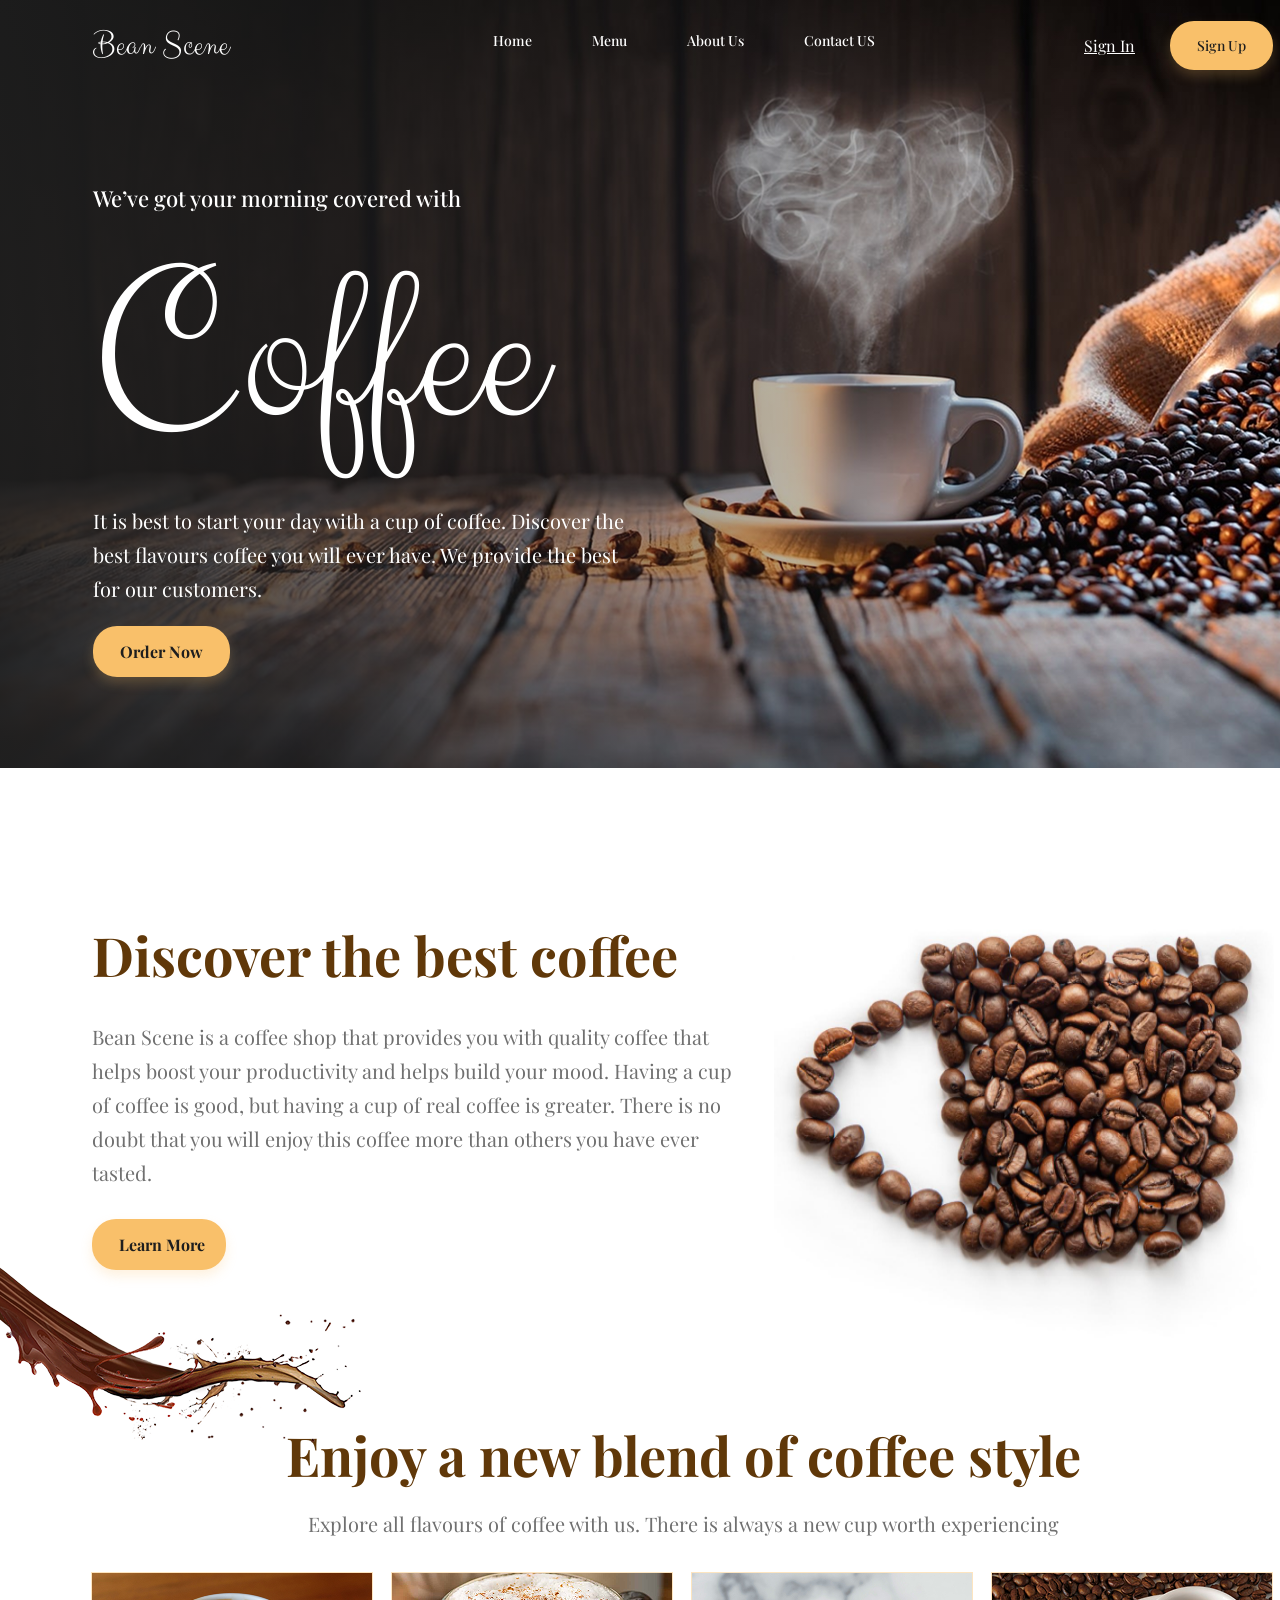
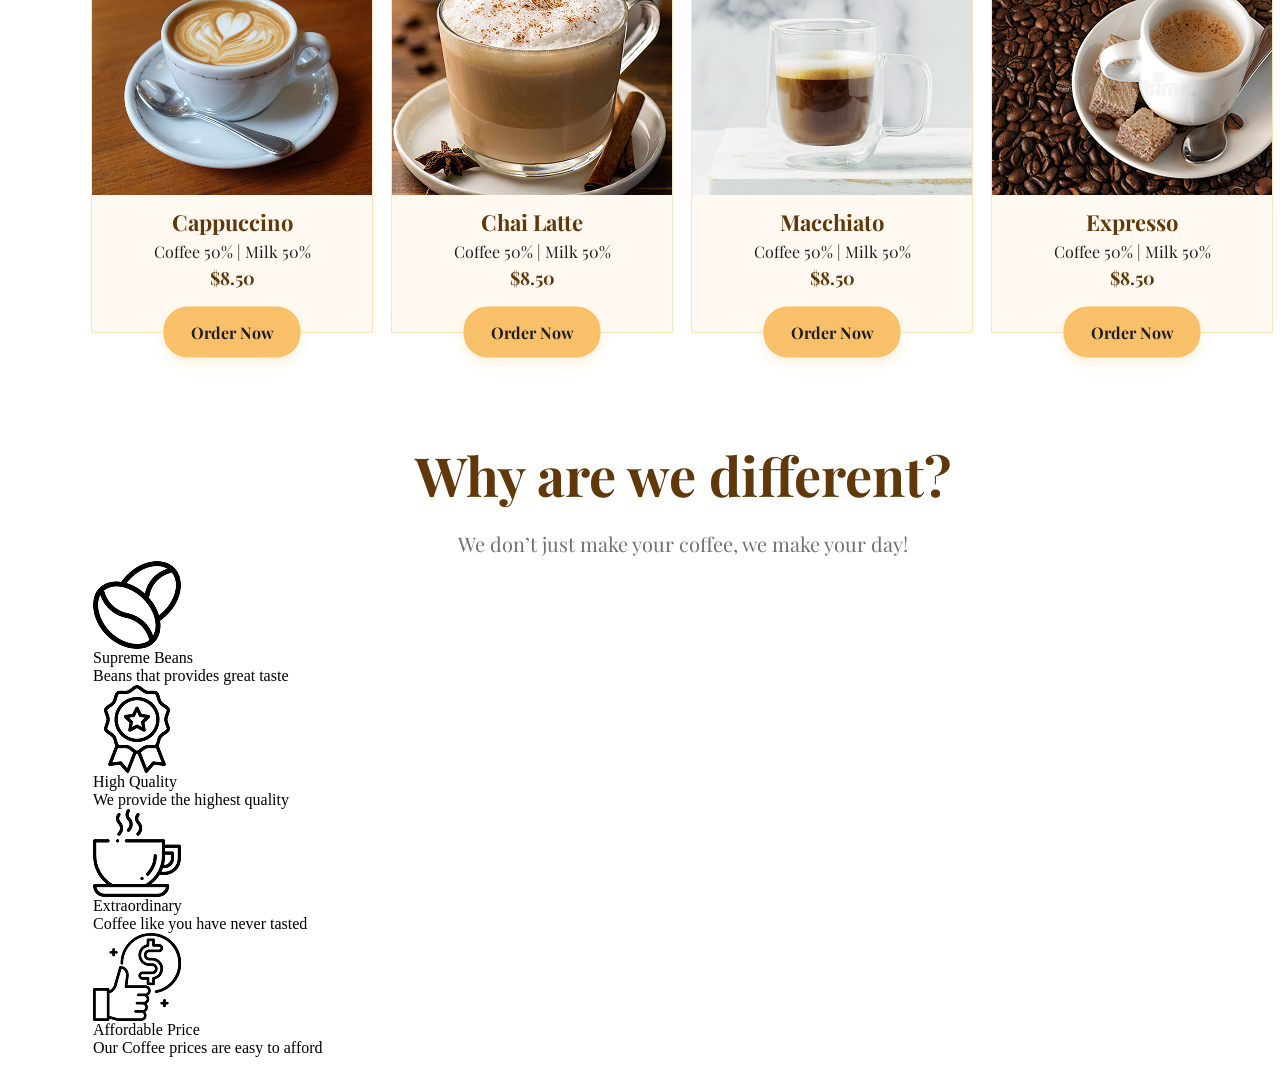
==== commit 13ce4518: "branch-test-commit" ====
--- a/index.html
+++ b/index.html
@@ -45,6 +45,83 @@
         <button class="btn">Learn More</button>
       </div>
       <img src="../img/discover-img.png" alt="" class="discorver__info-img">
+      <img src="../img/coffee_blast.png" alt="" class="discover__coffee-blast-img">
+    </section>
+    <section class="section blend">
+      <h2 class="blend__heading">Enjoy a new blend of coffee style</h2>
+      <p class="blend__text">Explore all flavours of coffee with us. There is always a new cup worth experiencing</p>
+      <ul class="blend__list-card">
+        <li class="blend__list-card-item">
+          <div class="blend__list-item-card-content">
+            <img src="img/blend-card1.png" alt="" class="blend__card-content-img">
+            <h3 class="blend__card-content-heading">Cappuccino</h3>
+            <p class="blend__card-content-text">Coffee 50% | Milk 50%</p>
+            <span class="blend__card-content-price">$8.50</span>
+            <button class="btn">Order Now</button>
+          </div>
+        </li>
+        <li class="blend__list-card-item">
+          <div class="blend__list-item-card-content">
+            <img src="img/blend-card2.png" alt="" class="blend__card-content-img">
+            <h3 class="blend__card-content-heading">Chai Latte</h3>
+            <p class="blend__card-content-text">Coffee 50% | Milk 50%</p>
+            <span class="blend__card-content-price">$8.50</span>
+            <button class="btn">Order Now</button>
+          </div>
+        </li>
+        <li class="blend__list-card-item">
+          <div class="blend__list-item-card-content">
+            <img src="img/blend-card3.png" alt="" class="blend__card-content-img">
+            <h3 class="blend__card-content-heading">Macchiato</h3>
+            <p class="blend__card-content-text">Coffee 50% | Milk 50%</p>
+            <span class="blend__card-content-price">$8.50</span>
+            <button class="btn">Order Now</button>
+          </div>
+        </li>
+        <li class="blend__list-card-item">
+          <div class="blend__list-item-card-content">
+            <img src="img/blend-card4.png" alt="" class="blend__card-content-img">
+            <h3 class="blend__card-content-heading">Expresso</h3>
+            <p class="blend__card-content-text">Coffee 50% | Milk 50%</p>
+            <span class="blend__card-content-price">$8.50</span>
+            <button class="btn">Order Now</button>
+          </div>
+        </li>
+      </ul>
+    </section>
+    <section class="section different">
+      <h2 class="different__heading">Why are we different?</h2>
+      <p class="different__text">We don’t just make your coffee, we make your day!</p>
+      <ul class="different__list-card">
+        <li class="different__list-card-item">
+          <div class="different__list-card-content">
+            <img src="img/different-image1.png" alt="" class="card-content-img">
+            <h3 class="card-content-heading">Supreme Beans</h3>
+            <p class="card-content-text">Beans that provides great taste</p>
+          </div>
+        </li>
+        <li class="different__list-card-item">
+          <div class="different__list-card-content">
+            <img src="img/different-image2.png" alt="" class="card-content-img">
+            <h3 class="card-content-heading">High Quality</h3>
+            <p class="card-content-text">We provide the highest quality</p>
+          </div>
+        </li>
+        <li class="different__list-card-item">
+          <div class="different__list-card-content">
+            <img src="img/different-image3.png" alt="" class="card-content-img">
+            <h3 class="card-content-heading">Extraordinary </h3>
+            <p class="card-content-text">Coffee like you have never tasted</p>
+          </div>
+        </li>
+        <li class="different__list-card-item">
+          <div class="different__list-card-content">
+            <img src="img/different-image4.png" alt="" class="card-content-img">
+            <h3 class="card-content-heading">Affordable Price</h3>
+            <p class="card-content-text">Our Coffee prices are easy to afford</p>
+          </div>
+        </li>
+      </ul>
     </section>
   </main>
 </body>
--- a/style/fonts.css
+++ b/style/fonts.css
@@ -1,15 +1,14 @@
 @font-face {
   font-family: 'Clicker Script';
-  src: url('/fonts/ClickerScript-Regular.woff') format('woff');
+  src: url('/fonts/ClickerScript-Regular.ttf') format('truetype');
   font-weight: 100 900;
   font-display: swap;
   font-style: normal;
 }
 
-
 @font-face {
   font-family: 'Playfair Display';
-  src: url('../fonts/PlayfairDisplay-Italic-VariableFont_wght.woff') format('woff');
+  src: url('/fonts/PlayfairDisplay-Italic-VariableFont_wght.ttf') format('truetype');
   font-weight: 100 900;
   font-display: swap;
   font-style: italic;
@@ -17,7 +16,7 @@
 
 @font-face {
   font-family: 'Playfair Display';
-  src: url('../fonts/PlayfairDisplay-VariableFont_wght.woff') format('woff');
+  src: url('/fonts/PlayfairDisplay-VariableFont_wght.ttf') format('truetype');
   font-weight: 100 900;
   font-display: swap;
   font-style: normal;
@@ -25,7 +24,7 @@
 
 @font-face {
   font-family: 'Playfair Display';
-  src: url('../fonts/PlayfairDisplay-VariableFont_wght.woff') format('woff');
+  src: url('/fonts/PlayfairDisplay-VariableFont_wght.ttf') format('truetype');
   font-weight:700;
   font-display: swap;
   font-style: normal;
--- a/style/style.css
+++ b/style/style.css
@@ -1,4 +1,3 @@
-
 .header {
   background-size: cover;
   background-position: center;
@@ -10,29 +9,33 @@
   max-height: 768px;
 }
 
-header>* {
+header > * {
   color: var(--color-white);
 }
 
 .header::before {
-  content: '';
+  content: "";
   inset: 0;
-  background: linear-gradient(90deg, var(--color-dark-grey) -6.88%, rgba(0, 0, 0, 0.00) 87.45%);
+  background: linear-gradient(
+    90deg,
+    var(--color-dark-grey) -6.88%,
+    rgba(0, 0, 0, 0) 87.45%
+  );
   position: absolute;
   z-index: -1;
 }
 
 .logo__text {
-  font-family:var(--font-clicker);
+  font-family: var(--font-clicker);
   font-size: 35px;
   font-style: normal;
   font-weight: 400;
   line-height: normal;
-  margin:21px 0px 0px 93px;
+  margin: 21px 0px 0px 93px;
   display: inline-block;
 }
 
-.nav{
+.nav {
   display: grid;
   grid-template-columns: 1fr 380px 1fr;
   align-items: center;
@@ -40,17 +43,17 @@
 }
 
 .nav__list {
-  display:grid;
+  display: grid;
   grid-template-columns: repeat(4, 1fr);
   grid-template-rows: min-content;
-  justify-items:center;
-  gap:60px ;
-  white-space: nowrap;
-  font-family:var(--font-playfair);
+  justify-items: center;
+  gap: 60px;
+  white-space: nowrap;
+  font-family: var(--font-playfair);
   font-size: 14px;
   font-style: normal;
   font-weight: 500;
-  line-height: normal; ;
+  line-height: normal;
   align-items: stretch;
   margin-top: 10px;
   margin-right: 60px;
@@ -62,10 +65,10 @@
   grid-template-rows: 1fr;
   justify-content: end;
   align-items: center;
-  column-gap:35px ;
-  white-space: nowrap;
-  margin:21px 93px 0px 0px;
-  font-family:var(--font-playfair);
+  column-gap: 35px;
+  white-space: nowrap;
+  margin: 21px 93px 0px 0px;
+  font-family: var(--font-playfair);
 }
 
 .nav__list-sign-item {
@@ -95,33 +98,33 @@
 }
 
 .header__info-text {
-  color: #FFF;
-  font-family:var(--font-playfair);
+  color: #fff;
+  font-family: var(--font-playfair);
   font-size: 22px;
   font-style: normal;
   font-weight: 500;
-  line-height:normal;
+  line-height: normal;
 }
 
 .header__heading-main {
-  font-family:var(--font-clicker);
+  font-family: var(--font-clicker);
   font-size: 220px;
   font-style: normal;
   font-weight: 400;
   line-height: normal;
 }
 
-.header__info-text-normal{
-  font-family:var(--font-playfair);
-  font-size: 20px;
-  font-style: normal;
-  font-weight: 400;
-  line-height: 34px;
-}
-
-.header__info>.btn {
+.header__info-text-normal {
+  font-family: var(--font-playfair);
+  font-size: 20px;
+  font-style: normal;
+  font-weight: 400;
+  line-height: 34px;
+}
+
+.header__info > .btn {
   margin-top: 20px;
-    font-size: 16px;
+  font-size: 16px;
   font-style: normal;
   font-weight: 700;
   line-height: normal;
@@ -133,42 +136,164 @@
 
 .discover {
   display: flex;
-  flex-direction:row;
+  flex-direction: row;
   column-gap: 36px;
+  position: relative;
 }
 
 .discover__info {
-  margin:68px 0px;
+  margin: 68px 0px;
   display: flex;
   flex-direction: column;
   row-gap: 29px;
 }
 
 .discover__info-heading {
+  font-family: var(--font-playfair);
+  color: var(--color-coffee);
+  font-size: 54px;
+  font-weight: 700;
+  font-style: normal;
+}
+
+.discover__info-text {
+  font-family: var(--font-playfair);
+  color: var(--color-grey);
+  font-size: 20px;
+  font-style: normal;
+  font-weight: 400;
+  line-height: 34px;
+}
+
+.discover__info > button {
+  font-size: 16px;
+  font-style: normal;
+  font-weight: 700;
+  line-height: normal;
+  width: 134px;
+  white-space: nowrap;
+}
+
+.discover__coffee-blast-img {
+  position: absolute;
+  top: 420px;
+  left: 0;
+}
+
+.blend {
+  display: flex;
+  flex-direction: column;
+  padding-top: 0px;
+  margin-top: -2px;
+  gap: 16px;
+}
+
+.blend__heading {
+  color: var(--color-coffee);
+  font-family: var(--font-playfair);
+  font-size: 54px;
+  font-style: normal;
+  font-weight: 700;
+  line-height: normal;
+  text-align: center;
+}
+
+.blend__text {
+  color: var(--color-grey);
+  text-align: center;
+  font-family: var(--font-playfair);
+  font-size: 20px;
+  font-style: normal;
+  font-weight: 400;
+  line-height: 34px;
+}
+
+.blend__list-card {
+  display: flex;
+  flex-direction: row;
+  gap: 20px;
+  margin-top: 16px;
+}
+
+.blend__list-card-item {
+  display: flex;
+  flex-direction: column;
+  justify-content: center;
+  position: relative;
+  outline: 1px solid rgba(249, 192, 106, 0.42);
+  background: #FFF9F1;
+  padding-bottom: 42px;
+}
+
+.blend__card-content-heading {
+  color: var(--color-coffee);
+  font-family: var(--font-playfair);
+  font-size: 22px;
+  font-style: normal;
+  font-weight: 700;
+  line-height: normal;
+  text-align: center;
+  margin-top: 12px;
+}
+
+.blend__card-content-text {
+  color: var(--color-dark-grey);
+  font-family: var(--font-playfair);
+  font-size: 16px;
+  font-style: normal;
+  font-weight: 400;
+  line-height: normal;
+  text-align: center;
+  margin-top: 4px;
+}
+
+.blend__card-content-price {
+  color: var(--color-coffee);
+  font-family: var(--font-playfair);
+  font-size: 18px;
+  font-style: normal;
+  font-weight: 700;
+  line-height: normal;
+  margin-top: 4px;
+  text-align: center;
+  display: block;
+}
+
+.blend__list-item-card-content .btn {
+  color: var(--color-dark-grey);
+  font-family: var(--font-playfair);
+  font-size: 16px;
+  font-style: normal;
+  font-weight: 700;
+  line-height: normal;
+  position: absolute;
+  left: 50%;
+  bottom: 0;
+  transform: translate(-50%, 50%);
+  z-index: 2;
+}
+
+.different {
+  padding:24px 93px;
+}
+
+.different__heading {
+  color: var(--color-coffee);
   font-family:var(--font-playfair);
-  color:var(--color-coffee);
   font-size: 54px;
-  font-weight: 700;
-  font-style: normal;
-  letter-spacing: 0.02em;
-}
-
-.discover__info-text{
+  font-style: normal;
+  font-weight: 700;
+  line-height: normal;
+  text-align: center;
+}
+
+.different__text {
+  color:var(--color-grey);
+  text-align: center;
   font-family:var(--font-playfair);
-  color:var(--color-grey);
-  font-size: 20px;
-  font-style: normal;
-  font-weight: 400;
-  line-height: 34px;
-}
-
-.discover__info>button {
-  font-size: 16px;
-  font-style: normal;
-  font-weight: 700;
-  line-height: normal;
-  width: 134px;
-  white-space: nowrap;
-}
-
-
+  font-size: 20px;
+  font-style: normal;
+  font-weight: 400;
+  line-height: 34px;
+  margin-top:16px;
+}
